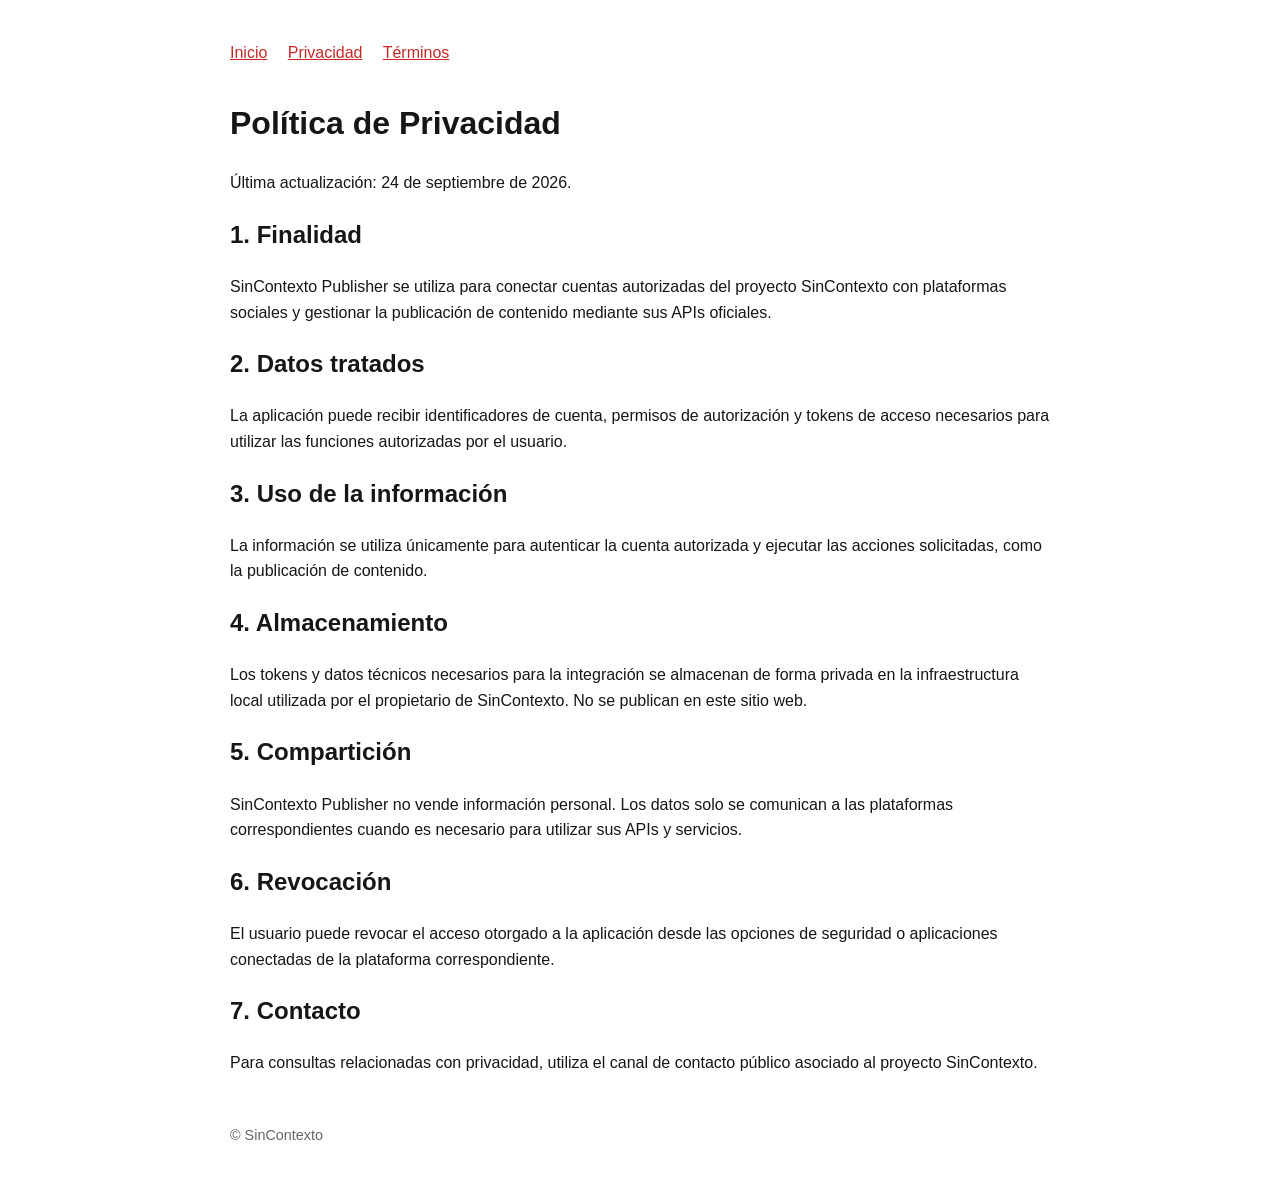
==== privacy.html @ ca8b391a "Add files via upload" ====
<!doctype html>
<html lang="es">
<head>
<meta charset="utf-8">
<meta name="viewport" content="width=device-width,initial-scale=1">
<title>Política de Privacidad - SinContexto Publisher</title>
<link rel="stylesheet" href="style.css">
</head>
<body>
<nav>
<a href="index.html">Inicio</a>
<a href="privacy.html">Privacidad</a>
<a href="terms.html">Términos</a>
</nav>
<h1>Política de Privacidad</h1>
<p>Última actualización: 24 de septiembre de 2026.</p>

<h2>1. Finalidad</h2>
<p>SinContexto Publisher se utiliza para conectar cuentas autorizadas del proyecto SinContexto con plataformas sociales y gestionar la publicación de contenido mediante sus APIs oficiales.</p>

<h2>2. Datos tratados</h2>
<p>La aplicación puede recibir identificadores de cuenta, permisos de autorización y tokens de acceso necesarios para utilizar las funciones autorizadas por el usuario.</p>

<h2>3. Uso de la información</h2>
<p>La información se utiliza únicamente para autenticar la cuenta autorizada y ejecutar las acciones solicitadas, como la publicación de contenido.</p>

<h2>4. Almacenamiento</h2>
<p>Los tokens y datos técnicos necesarios para la integración se almacenan de forma privada en la infraestructura local utilizada por el propietario de SinContexto. No se publican en este sitio web.</p>

<h2>5. Compartición</h2>
<p>SinContexto Publisher no vende información personal. Los datos solo se comunican a las plataformas correspondientes cuando es necesario para utilizar sus APIs y servicios.</p>

<h2>6. Revocación</h2>
<p>El usuario puede revocar el acceso otorgado a la aplicación desde las opciones de seguridad o aplicaciones conectadas de la plataforma correspondiente.</p>

<h2>7. Contacto</h2>
<p>Para consultas relacionadas con privacidad, utiliza el canal de contacto público asociado al proyecto SinContexto.</p>

<footer>© SinContexto</footer>
</body>
</html>
---- style.css ----
body{font-family:Arial,sans-serif;max-width:820px;margin:40px auto;padding:0 20px;line-height:1.6;color:#161616}h1{font-size:2rem}a{color:#c62828}nav{margin-bottom:32px}nav a{margin-right:16px}footer{margin-top:48px;font-size:.9rem;color:#666}
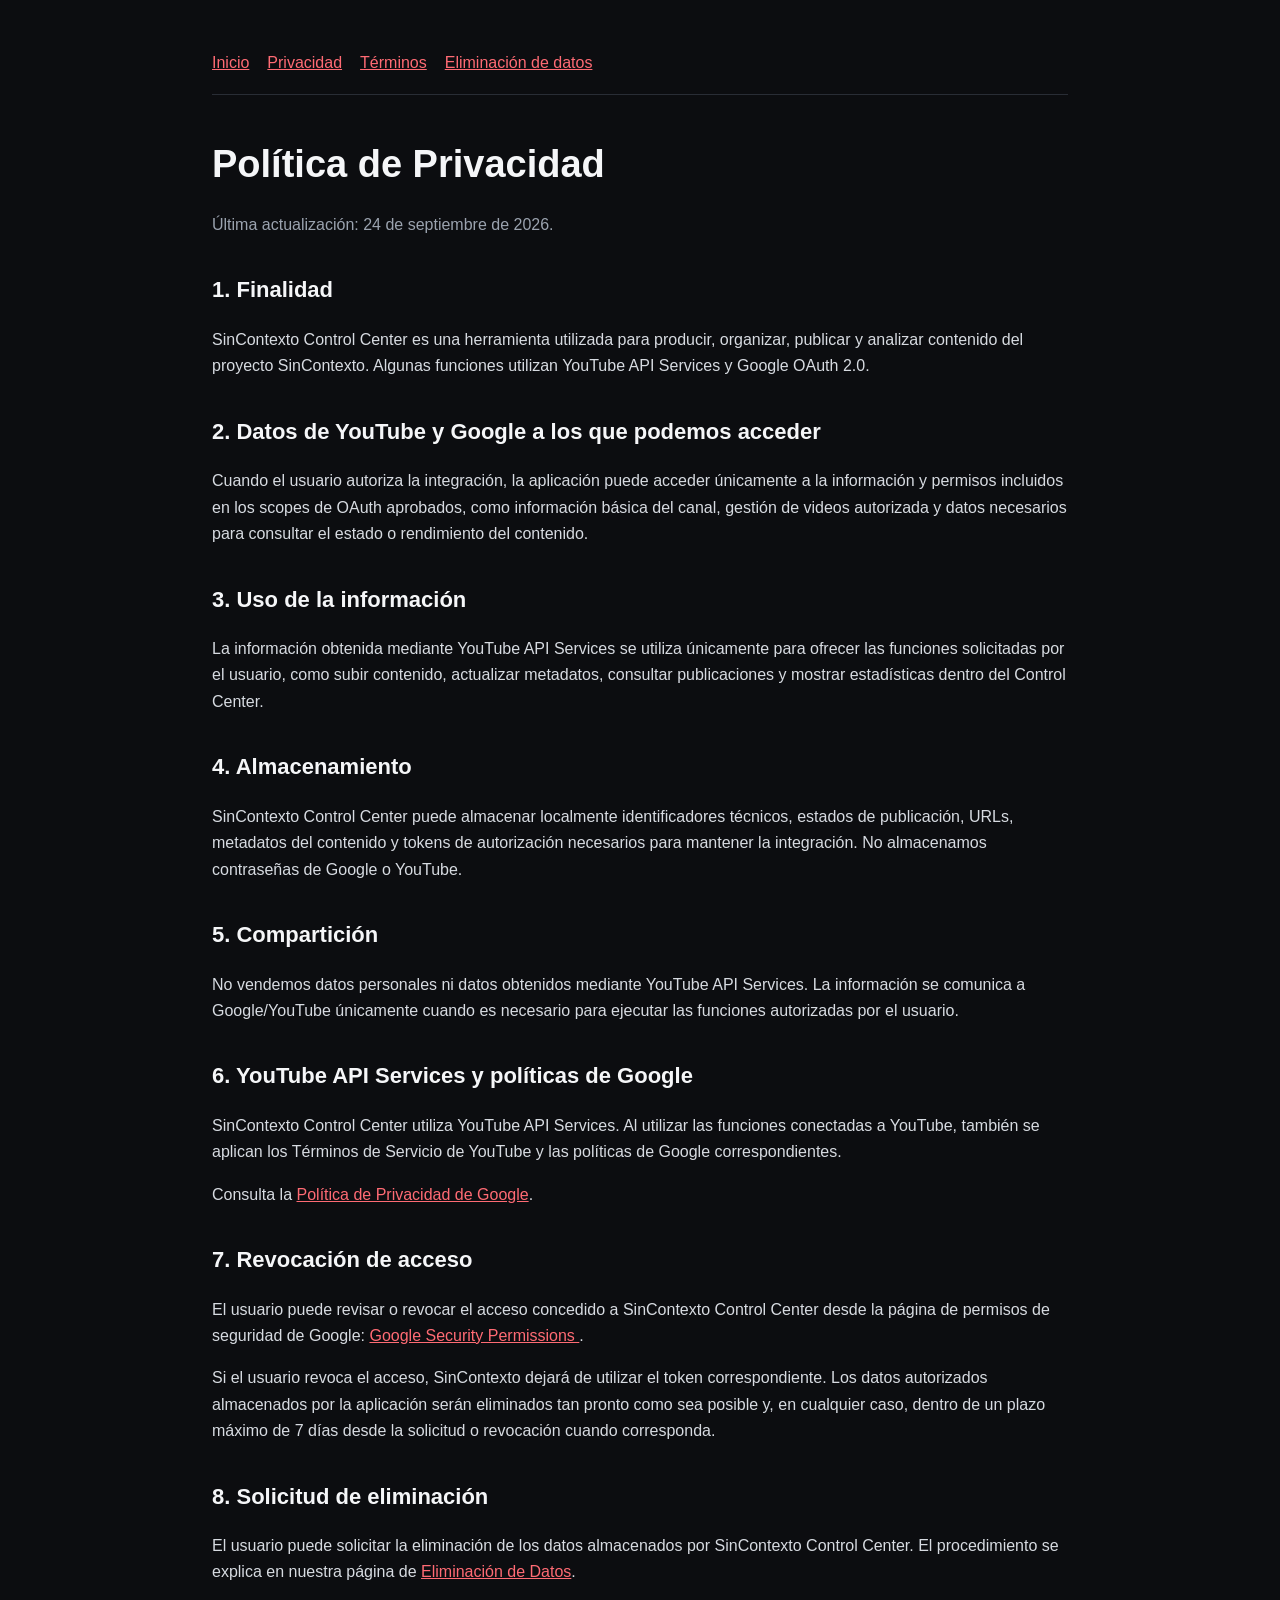
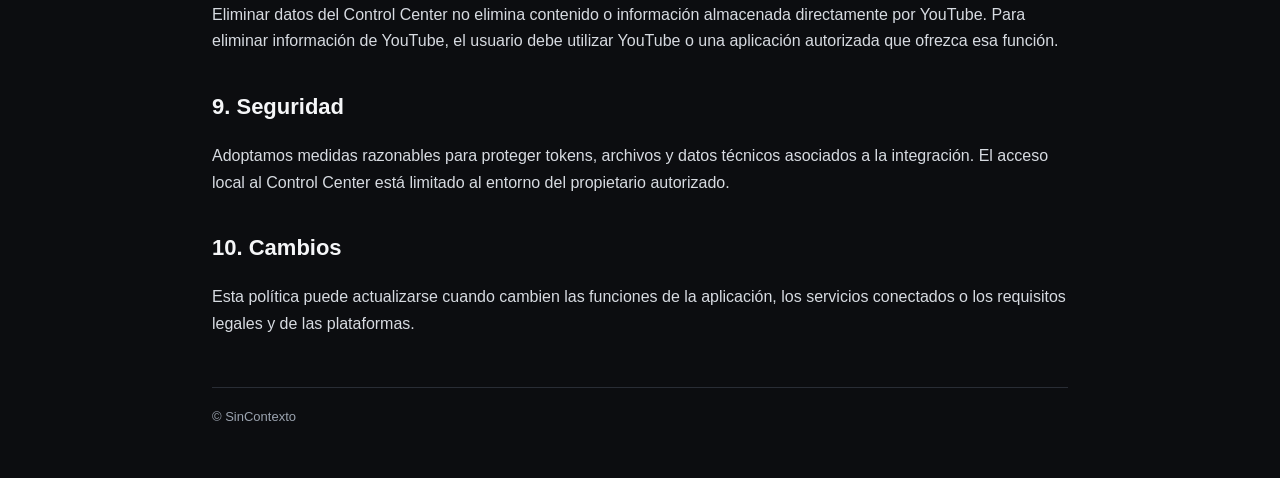
==== commit 04c4deb5: "Add files via upload" ====
--- a/privacy.html
+++ b/privacy.html
@@ -3,39 +3,103 @@
 <head>
 <meta charset="utf-8">
 <meta name="viewport" content="width=device-width,initial-scale=1">
-<title>Política de Privacidad - SinContexto Publisher</title>
+<title>Política de Privacidad - SinContexto</title>
 <link rel="stylesheet" href="style.css">
 </head>
 <body>
+<main>
 <nav>
-<a href="index.html">Inicio</a>
-<a href="privacy.html">Privacidad</a>
-<a href="terms.html">Términos</a>
+  <a href="index.html">Inicio</a>
+  <a href="privacy.html">Privacidad</a>
+  <a href="terms.html">Términos</a>
+  <a href="data-deletion.html">Eliminación de datos</a>
 </nav>
+
 <h1>Política de Privacidad</h1>
-<p>Última actualización: 24 de septiembre de 2026.</p>
+<p class="muted">Última actualización: 24 de septiembre de 2026.</p>
 
 <h2>1. Finalidad</h2>
-<p>SinContexto Publisher se utiliza para conectar cuentas autorizadas del proyecto SinContexto con plataformas sociales y gestionar la publicación de contenido mediante sus APIs oficiales.</p>
+<p>
+SinContexto Control Center es una herramienta utilizada para producir, organizar, publicar y analizar
+contenido del proyecto SinContexto. Algunas funciones utilizan YouTube API Services y Google OAuth 2.0.
+</p>
 
-<h2>2. Datos tratados</h2>
-<p>La aplicación puede recibir identificadores de cuenta, permisos de autorización y tokens de acceso necesarios para utilizar las funciones autorizadas por el usuario.</p>
+<h2>2. Datos de YouTube y Google a los que podemos acceder</h2>
+<p>
+Cuando el usuario autoriza la integración, la aplicación puede acceder únicamente a la información y
+permisos incluidos en los scopes de OAuth aprobados, como información básica del canal, gestión de
+videos autorizada y datos necesarios para consultar el estado o rendimiento del contenido.
+</p>
 
 <h2>3. Uso de la información</h2>
-<p>La información se utiliza únicamente para autenticar la cuenta autorizada y ejecutar las acciones solicitadas, como la publicación de contenido.</p>
+<p>
+La información obtenida mediante YouTube API Services se utiliza únicamente para ofrecer las funciones
+solicitadas por el usuario, como subir contenido, actualizar metadatos, consultar publicaciones y mostrar
+estadísticas dentro del Control Center.
+</p>
 
 <h2>4. Almacenamiento</h2>
-<p>Los tokens y datos técnicos necesarios para la integración se almacenan de forma privada en la infraestructura local utilizada por el propietario de SinContexto. No se publican en este sitio web.</p>
+<p>
+SinContexto Control Center puede almacenar localmente identificadores técnicos, estados de publicación,
+URLs, metadatos del contenido y tokens de autorización necesarios para mantener la integración.
+No almacenamos contraseñas de Google o YouTube.
+</p>
 
 <h2>5. Compartición</h2>
-<p>SinContexto Publisher no vende información personal. Los datos solo se comunican a las plataformas correspondientes cuando es necesario para utilizar sus APIs y servicios.</p>
+<p>
+No vendemos datos personales ni datos obtenidos mediante YouTube API Services. La información se comunica
+a Google/YouTube únicamente cuando es necesario para ejecutar las funciones autorizadas por el usuario.
+</p>
 
-<h2>6. Revocación</h2>
-<p>El usuario puede revocar el acceso otorgado a la aplicación desde las opciones de seguridad o aplicaciones conectadas de la plataforma correspondiente.</p>
+<h2>6. YouTube API Services y políticas de Google</h2>
+<p>
+SinContexto Control Center utiliza YouTube API Services. Al utilizar las funciones conectadas a YouTube,
+también se aplican los Términos de Servicio de YouTube y las políticas de Google correspondientes.
+</p>
+<p>
+Consulta la
+<a href="https://policies.google.com/privacy" target="_blank" rel="noopener">Política de Privacidad de Google</a>.
+</p>
 
-<h2>7. Contacto</h2>
-<p>Para consultas relacionadas con privacidad, utiliza el canal de contacto público asociado al proyecto SinContexto.</p>
+<h2>7. Revocación de acceso</h2>
+<p>
+El usuario puede revisar o revocar el acceso concedido a SinContexto Control Center desde la página de
+permisos de seguridad de Google:
+<a href="https://security.google.com/settings/security/permissions" target="_blank" rel="noopener">
+Google Security Permissions
+</a>.
+</p>
+<p>
+Si el usuario revoca el acceso, SinContexto dejará de utilizar el token correspondiente. Los datos
+autorizados almacenados por la aplicación serán eliminados tan pronto como sea posible y, en cualquier
+caso, dentro de un plazo máximo de 7 días desde la solicitud o revocación cuando corresponda.
+</p>
+
+<h2>8. Solicitud de eliminación</h2>
+<p>
+El usuario puede solicitar la eliminación de los datos almacenados por SinContexto Control Center.
+El procedimiento se explica en nuestra página de
+<a href="data-deletion.html">Eliminación de Datos</a>.
+</p>
+<p>
+Eliminar datos del Control Center no elimina contenido o información almacenada directamente por YouTube.
+Para eliminar información de YouTube, el usuario debe utilizar YouTube o una aplicación autorizada que
+ofrezca esa función.
+</p>
+
+<h2>9. Seguridad</h2>
+<p>
+Adoptamos medidas razonables para proteger tokens, archivos y datos técnicos asociados a la integración.
+El acceso local al Control Center está limitado al entorno del propietario autorizado.
+</p>
+
+<h2>10. Cambios</h2>
+<p>
+Esta política puede actualizarse cuando cambien las funciones de la aplicación, los servicios conectados
+o los requisitos legales y de las plataformas.
+</p>
 
 <footer>© SinContexto</footer>
+</main>
 </body>
 </html>
--- a/style.css
+++ b/style.css
@@ -1 +1,37 @@
-body{font-family:Arial,sans-serif;max-width:820px;margin:40px auto;padding:0 20px;line-height:1.6;color:#161616}h1{font-size:2rem}a{color:#c62828}nav{margin-bottom:32px}nav a{margin-right:16px}footer{margin-top:48px;font-size:.9rem;color:#666}+
+:root{
+  --bg:#0c0d10;
+  --panel:#14171c;
+  --border:#292d35;
+  --text:#f5f6f8;
+  --muted:#9ba3af;
+  --accent:#ef3340;
+}
+*{box-sizing:border-box}
+body{
+  margin:0;background:var(--bg);color:var(--text);
+  font-family:Arial,Helvetica,sans-serif;line-height:1.65
+}
+main{max-width:900px;margin:50px auto;padding:0 22px}
+nav{
+  display:flex;gap:18px;flex-wrap:wrap;margin-bottom:38px;
+  padding-bottom:18px;border-bottom:1px solid var(--border)
+}
+a{color:#ff6b74}
+h1{font-size:38px;margin-bottom:8px}
+h2{margin-top:34px;font-size:22px}
+p,li{color:#d7dbe1}
+.muted{color:var(--muted)}
+.card{
+  background:var(--panel);border:1px solid var(--border);
+  border-radius:14px;padding:20px;margin:18px 0
+}
+.badge{
+  display:inline-block;background:#261418;color:#ff9aa1;
+  border:1px solid #5a252c;border-radius:999px;
+  padding:5px 9px;font-size:12px;font-weight:bold
+}
+footer{
+  margin-top:50px;padding-top:18px;border-top:1px solid var(--border);
+  color:var(--muted);font-size:13px
+}
